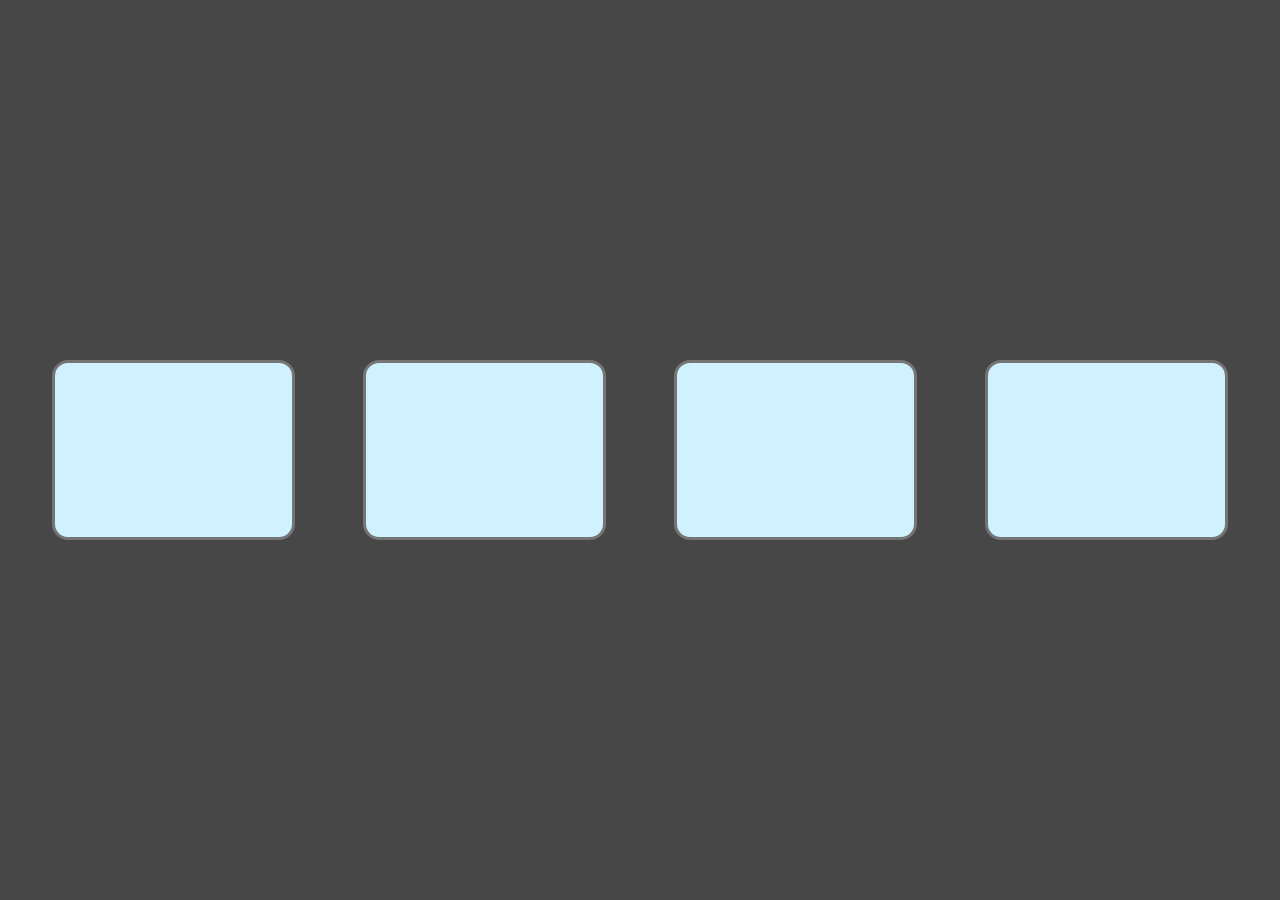
==== 02-cards/index.html @ 931cad94 "new card" ====
<!DOCTYPE html>
<html lang="en">
<head>
    <meta charset="UTF-8">
    <meta name="viewport" content="width=device-width, initial-scale=1.0">
    <title>Document</title>
    <link rel="stylesheet" href="style.css">
    <link rel="preconnect" href="https://fonts.googleapis.com">
    <link rel="preconnect" href="https://fonts.gstatic.com" crossorigin>
    <link href="https://fonts.googleapis.com/css2?family=Inter:ital,opsz,wght@0,14..32,100..900;1,14..32,100..900&display=swap" rel="stylesheet">
</head>
<body>
    <main>
        <div class="card"></div>
        <div class="card"></div>
        <div class="card"></div>
        <div class="card"></div>
    </main>
</body>
</html>
---- 02-cards/style.css ----
*{
    margin: 0;
    padding: 0;
    box-sizing: border-box;}

body{
    font-family: "Inter", sans-serif;}

main{
    width: 100vw;
    height: 100vh;
    display: flex;
    align-items: center;
    justify-content: space-evenly;
    gap: 1rem;
    background-color: #474747;}
.card{ 
    height: 14vw;
    width: 19vw;
    border: 3px solid rgb(117, 117, 117);
    padding: 2.4rem;
    border-radius: 1rem;
    background-color: rgb(208, 242, 255);
}
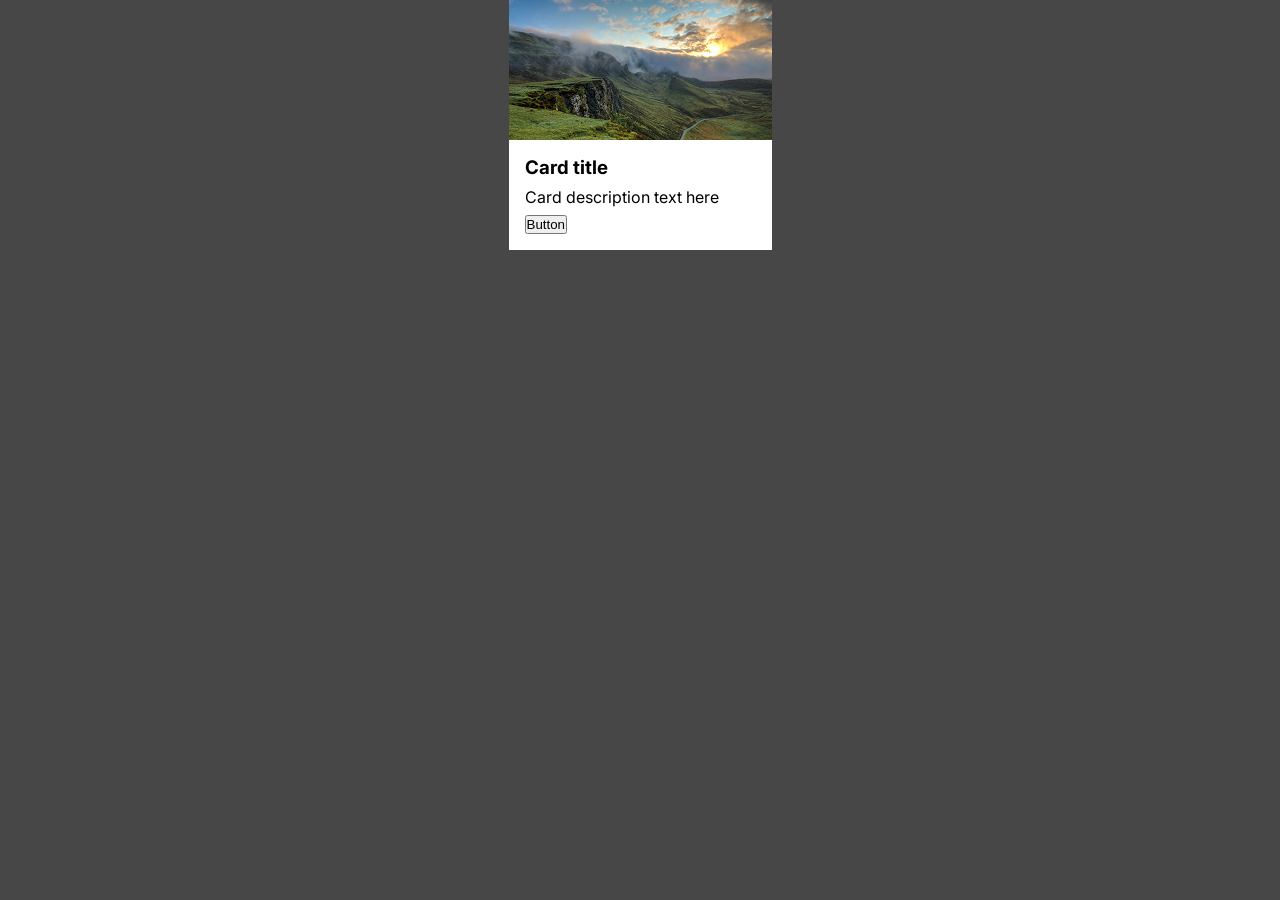
==== commit 2f1b35f2: "new card" ====
--- a/02-cards/index.html
+++ b/02-cards/index.html
@@ -11,10 +11,15 @@
 </head>
 <body>
     <main>
-        <div class="card"></div>
-        <div class="card"></div>
-        <div class="card"></div>
-        <div class="card"></div>
+        <div class="card"> 
+            <img src="image/media placeholder.png" alt="card image">
+            <div class="text-button">
+                <h3>Card title</h3>
+                <p>Card description text here</p>
+                <button>Button</button>
+            </div>
+            
+        </div>
     </main>
 </body>
 </html>
--- a/02-cards/style.css
+++ b/02-cards/style.css
@@ -11,14 +11,21 @@
     height: 100vh;
     display: flex;
     align-items: center;
-    justify-content: space-evenly;
+    justify-content: center;
     gap: 1rem;
     background-color: #474747;}
 .card{ 
-    height: 14vw;
-    width: 19vw;
-    border: 3px solid rgb(117, 117, 117);
-    padding: 2.4rem;
-    border-radius: 1rem;
-    background-color: rgb(208, 242, 255);
-}+    display: flex;
+    flex-direction: column;
+    height: 140px;
+    border-radius: 8px;
+    background: #FFF;
+    align-items: flex-start;
+    align-self: stretch;}
+.text-button{display: flex;
+    padding: 16px;
+    flex-direction: column;
+    align-items: flex-start;
+    gap: 8px;
+    background: #FFF;
+    align-self: stretch;}
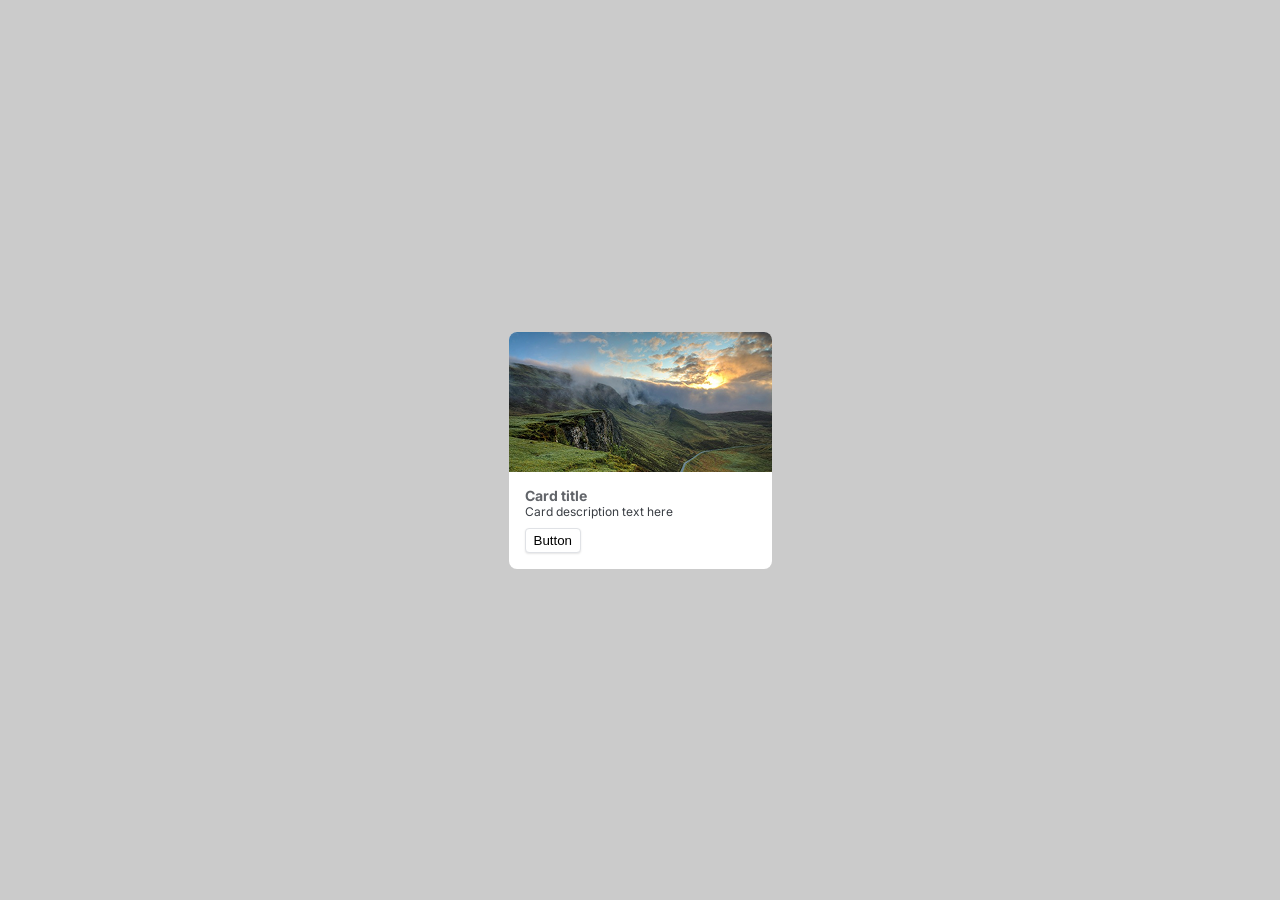
==== commit 4e8be47a: "card update" ====
--- a/02-cards/index.html
+++ b/02-cards/index.html
@@ -14,8 +14,10 @@
         <div class="card"> 
             <img src="image/media placeholder.png" alt="card image">
             <div class="text-button">
-                <h3>Card title</h3>
-                <p>Card description text here</p>
+                <div class="text02">
+                    <h3>Card title</h3>
+                    <p>Card description text here</p>
+                </div>
                 <button>Button</button>
             </div>
             
--- a/02-cards/style.css
+++ b/02-cards/style.css
@@ -13,19 +13,63 @@
     align-items: center;
     justify-content: center;
     gap: 1rem;
-    background-color: #474747;}
+    background-color: #cbcbcb;}
 .card{ 
+    display:flex;
+    flex-direction:column;
+    align-items:flex-start;
+    width:263px;
+    background:#FFF;
+    border-radius:8px;
+    overflow:hidden; /* important */
+    height:auto;}
+ .card img{
+    width:100%;
+    display:block;
+}
+.text-button{
     display: flex;
-    flex-direction: column;
-    height: 140px;
-    border-radius: 8px;
-    background: #FFF;
-    align-items: flex-start;
-    align-self: stretch;}
-.text-button{display: flex;
     padding: 16px;
     flex-direction: column;
     align-items: flex-start;
     gap: 8px;
-    background: #FFF;
-    align-self: stretch;}+    align-self: stretch;}
+.text-button, p{
+    color: #616469;
+    /* text/text sm */
+    font-family: Inter;
+    font-size: 12px;
+    font-style: normal;
+    font-weight: 400;
+    line-height: 16px; /* 133.333% */
+}
+.text-button, h3{
+    .text-button, p{
+    color: #3A3E44;
+    /* text/text sm */
+    font-family: Inter;
+    font-size: 12px;
+    font-style: normal;
+    font-weight: 400;
+    line-height: 16px; /* 133.333% */
+}
+}
+.text-button button{
+    border-radius:4px;
+    border:1px solid #E0E2E6;
+    background:#FFF;
+    padding:4px 8px;
+    box-shadow:0 1px 2px rgba(0,0,0,.1);
+}
+.text02{
+    display: flex;
+    flex-direction: column;
+    align-items: flex-start;
+    flex: 1 0 0;
+}
+.btn03{
+        display: inline-flex;
+    padding: 12px 27px;
+    justify-content: center;
+    align-items: center;
+    gap: var(--Styling-Spacing-1, 4px); }
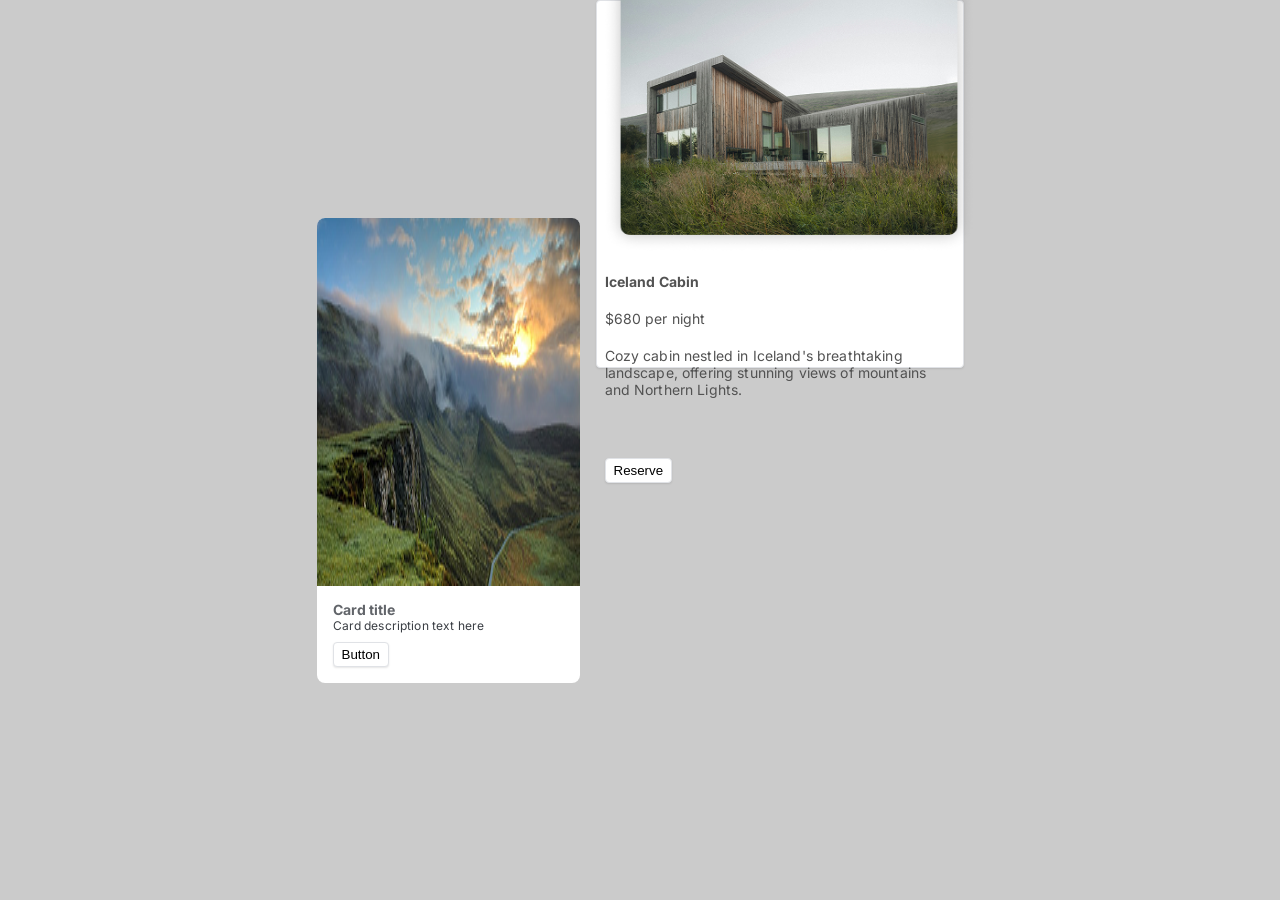
==== commit 8d1da749: "new card" ====
--- a/02-cards/index.html
+++ b/02-cards/index.html
@@ -20,7 +20,16 @@
                 </div>
                 <button>Button</button>
             </div>
-            
+        </div>
+        <div class="card02">
+            <img src="image/Frame 7.png">
+            <h4>Iceland Cabin</h4>
+            <p>$680 per night</p>
+            <P>Cozy cabin nestled in Iceland's breathtaking landscape, offering stunning views of mountains and Northern Lights.</P>
+            <div>   </div>
+            <div>    
+            </div>
+            <button>Reserve</button>
         </div>
     </main>
 </body>
--- a/02-cards/style.css
+++ b/02-cards/style.css
@@ -68,8 +68,40 @@
     flex: 1 0 0;
 }
 .btn03{
-        display: inline-flex;
+    display: inline-flex;
     padding: 12px 27px;
     justify-content: center;
     align-items: center;
-    gap: var(--Styling-Spacing-1, 4px); }+    gap: var(--Styling-Spacing-1, 4px); }
+.card02{
+    display: inline-flex;
+    padding: 16px;
+    flex-direction: column;
+    align-items: flex-start;
+    gap: 20px;
+    border-radius: 27px;
+    background: #FFF;
+}
+.card02, p{
+    color: #525252;
+    font-size: 14px;
+    font-style: normal;
+    font-weight: 400;
+    line-height: normal;
+    letter-spacing: 0.14px;
+}
+.card02, img{
+    height: 368px;
+    width: 368px;
+    display: flex;
+    align-items: flex-start;
+    justify-content: center;
+    align-self: stretch;
+}
+.card02, button{
+    border-radius:4px;
+    border:1px solid #E0E2E6;
+    background:#FFF;
+    padding:4px 8px;
+    box-shadow:0 1px 2px rgba(0,0,0,.1);
+}
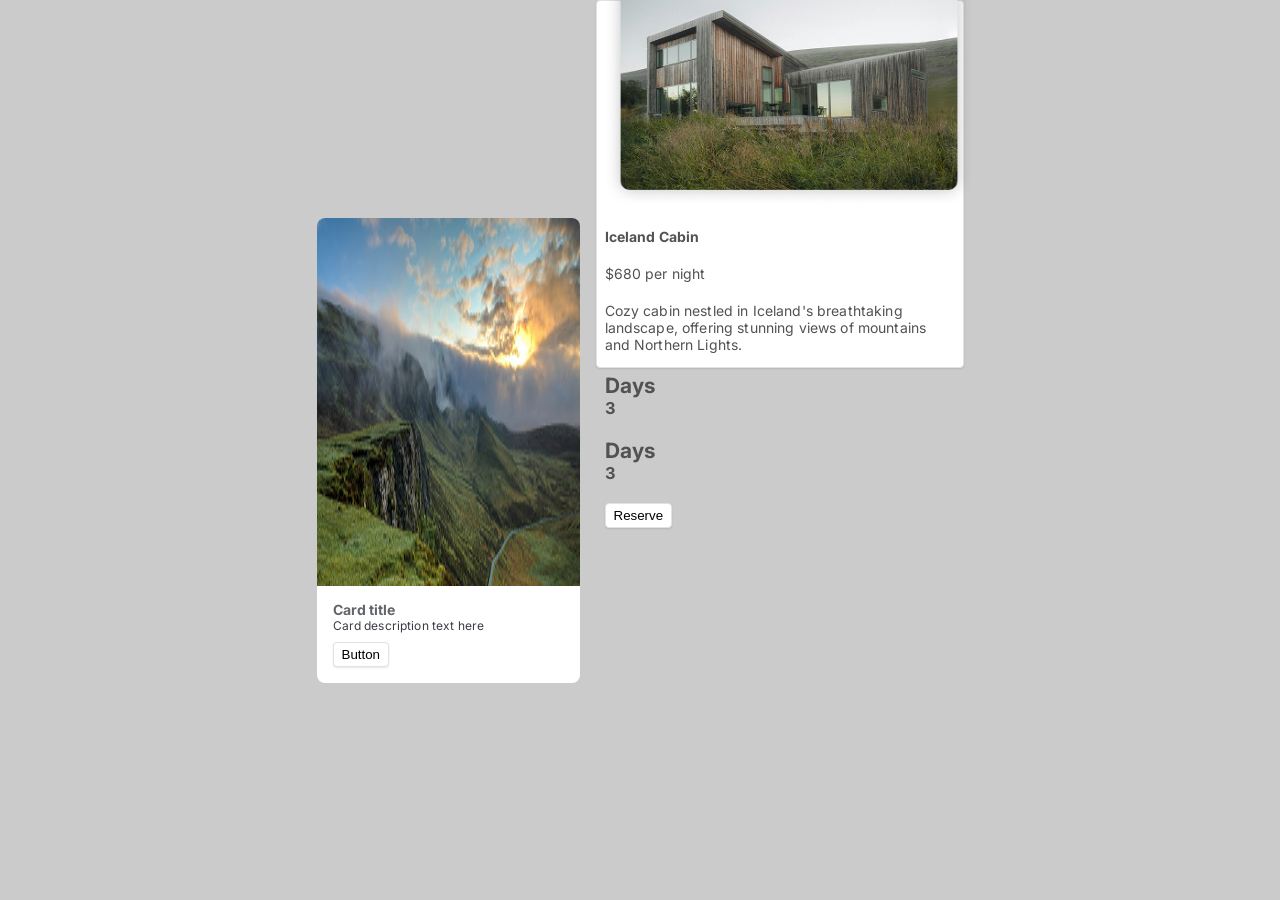
==== commit 10704a39: "update" ====
--- a/02-cards/index.html
+++ b/02-cards/index.html
@@ -26,8 +26,13 @@
             <h4>Iceland Cabin</h4>
             <p>$680 per night</p>
             <P>Cozy cabin nestled in Iceland's breathtaking landscape, offering stunning views of mountains and Northern Lights.</P>
-            <div>   </div>
-            <div>    
+            <div>
+                <h2>Days</h2>
+                <h3>3</h3>
+            </div>
+            <div> 
+                <h2>Days</h2>
+                <h3>3</h3>   
             </div>
             <button>Reserve</button>
         </div>
--- a/02-cards/style.css
+++ b/02-cards/style.css
@@ -104,4 +104,4 @@
     background:#FFF;
     padding:4px 8px;
     box-shadow:0 1px 2px rgba(0,0,0,.1);
-}+}
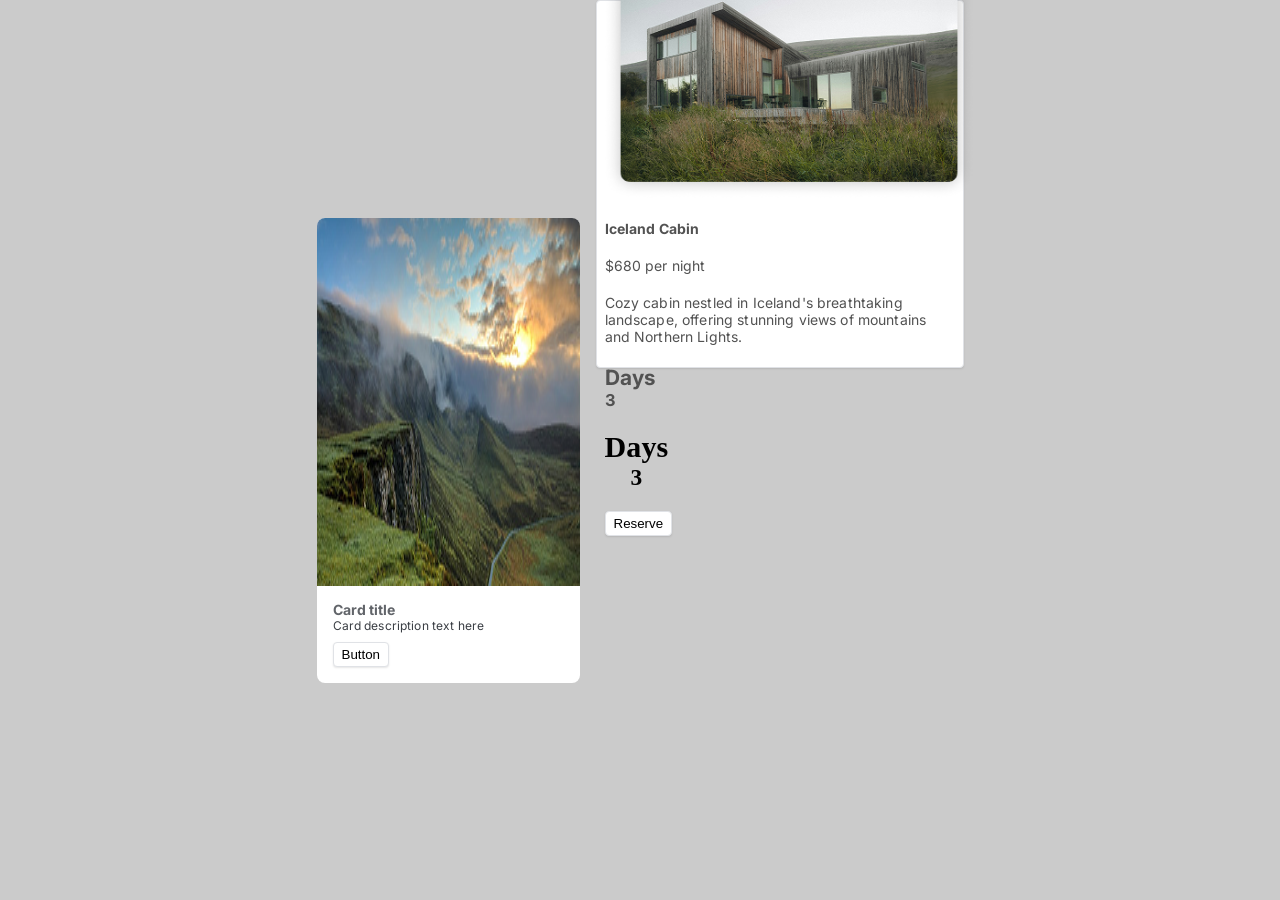
==== commit 7e0c8c3f: "new" ====
--- a/02-cards/index.html
+++ b/02-cards/index.html
@@ -30,7 +30,7 @@
                 <h2>Days</h2>
                 <h3>3</h3>
             </div>
-            <div> 
+            <div class="tab01"> 
                 <h2>Days</h2>
                 <h3>3</h3>   
             </div>
--- a/02-cards/style.css
+++ b/02-cards/style.css
@@ -105,3 +105,12 @@
     padding:4px 8px;
     box-shadow:0 1px 2px rgba(0,0,0,.1);
 }
+.tab01{
+    color: #000;
+    text-align: center;
+    font-family: "SF Pro Display";
+    font-size: 20px;
+    font-style: normal;
+    font-weight: 600;
+    line-height: normal;
+}
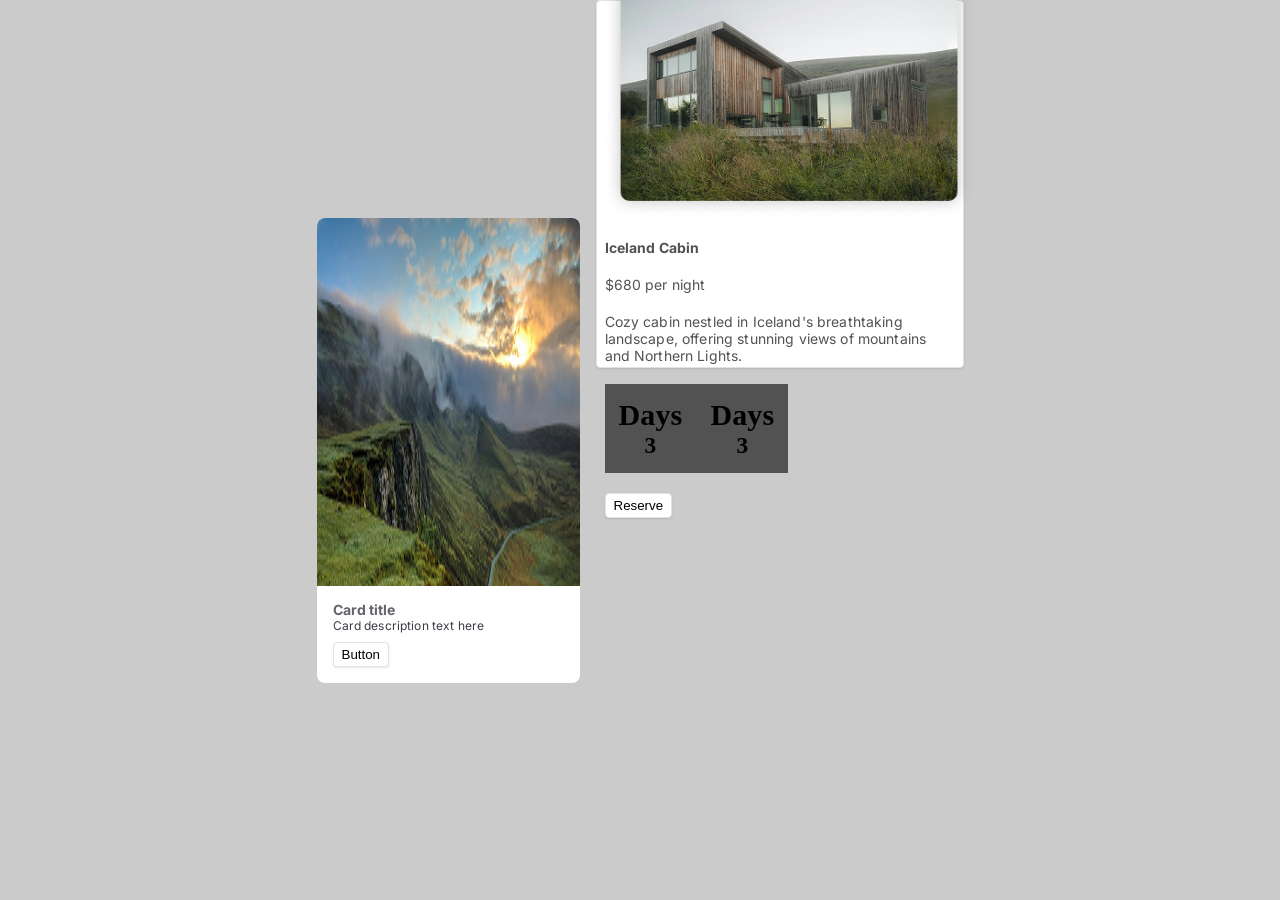
==== commit 203a9710: "upadets" ====
--- a/02-cards/index.html
+++ b/02-cards/index.html
@@ -26,14 +26,17 @@
             <h4>Iceland Cabin</h4>
             <p>$680 per night</p>
             <P>Cozy cabin nestled in Iceland's breathtaking landscape, offering stunning views of mountains and Northern Lights.</P>
-            <div>
+            <div class="tabs">
+                <div class="tab01">
                 <h2>Days</h2>
                 <h3>3</h3>
-            </div>
-            <div class="tab01"> 
+                </div>
+                <div class="tab01"> 
                 <h2>Days</h2>
                 <h3>3</h3>   
+                </div>
             </div>
+            
             <button>Reserve</button>
         </div>
     </main>
--- a/02-cards/style.css
+++ b/02-cards/style.css
@@ -74,7 +74,7 @@
     align-items: center;
     gap: var(--Styling-Spacing-1, 4px); }
 .card02{
-    display: inline-flex;
+    display: flex;
     padding: 16px;
     flex-direction: column;
     align-items: flex-start;
@@ -113,4 +113,19 @@
     font-style: normal;
     font-weight: 600;
     line-height: normal;
-}+    display: flex;
+    flex-direction: column;
+    justify-content: center;
+    align-items: center;
+    background-color: #525252;
+    padding: 14px;
+}
+.tabs{
+    display: flex;
+    align-items: center;
+    justify-content: space-between;
+    
+
+
+
+}
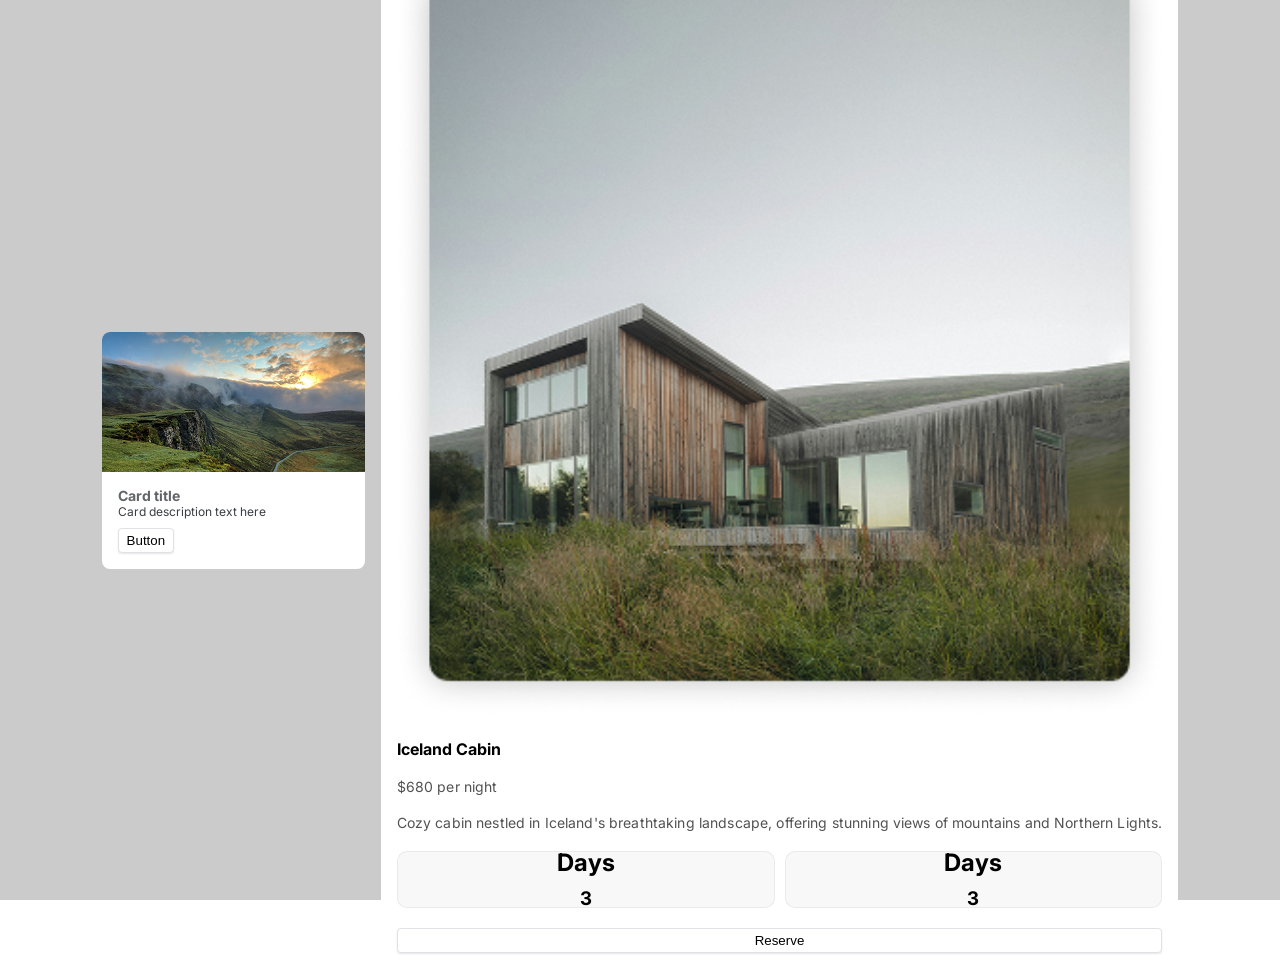
==== commit 61219f42: "UPDATE" ====
--- a/02-cards/index.html
+++ b/02-cards/index.html
@@ -37,7 +37,7 @@
                 </div>
             </div>
             
-            <button>Reserve</button>
+            <button class="btn02">Reserve</button>
         </div>
     </main>
 </body>
--- a/02-cards/style.css
+++ b/02-cards/style.css
@@ -81,51 +81,55 @@
     gap: 20px;
     border-radius: 27px;
     background: #FFF;
+    box-sizing: border-box;
 }
-.card02, p{
+.card02 p {
     color: #525252;
     font-size: 14px;
-    font-style: normal;
     font-weight: 400;
-    line-height: normal;
     letter-spacing: 0.14px;
 }
-.card02, img{
-    height: 368px;
-    width: 368px;
-    display: flex;
-    align-items: flex-start;
-    justify-content: center;
+
+.card02 img {
+    width: 100%;
+    height: auto;
     align-self: stretch;
 }
-.card02, button{
-    border-radius:4px;
-    border:1px solid #E0E2E6;
-    background:#FFF;
-    padding:4px 8px;
-    box-shadow:0 1px 2px rgba(0,0,0,.1);
+
+.card02 button {
+    border-radius: 4px;
+    border: 1px solid #E0E2E6;
+    background: #FFF;
+    padding: 4px 8px;
+    box-shadow: 0 1px 2px rgba(0,0,0,.1);
 }
 .tab01{
-    color: #000;
-    text-align: center;
-    font-family: "SF Pro Display";
-    font-size: 20px;
-    font-style: normal;
-    font-weight: 600;
-    line-height: normal;
     display: flex;
+    padding: 10px 7px;
     flex-direction: column;
     justify-content: center;
     align-items: center;
-    background-color: #525252;
-    padding: 14px;
+    gap: 10px;
+    flex: 1 0 0;
+    align-self: stretch;
+    border-radius: 10px;
+    border: 0.5px solid rgba(226, 226, 226, 0.60);
+    background: rgba(121, 121, 121, 0.05);
 }
 .tabs{
     display: flex;
+    width: 100%;
+    height: 57px;
     align-items: center;
-    justify-content: space-between;
+    gap: 10px;
     
-
-
-
 }
+.btn02{
+    display: flex;
+    padding: 14px 45px;
+    justify-content: center;
+    align-items: center;
+    gap: 10px;
+    flex: 1 0 0;
+    align-self: stretch;
+}
